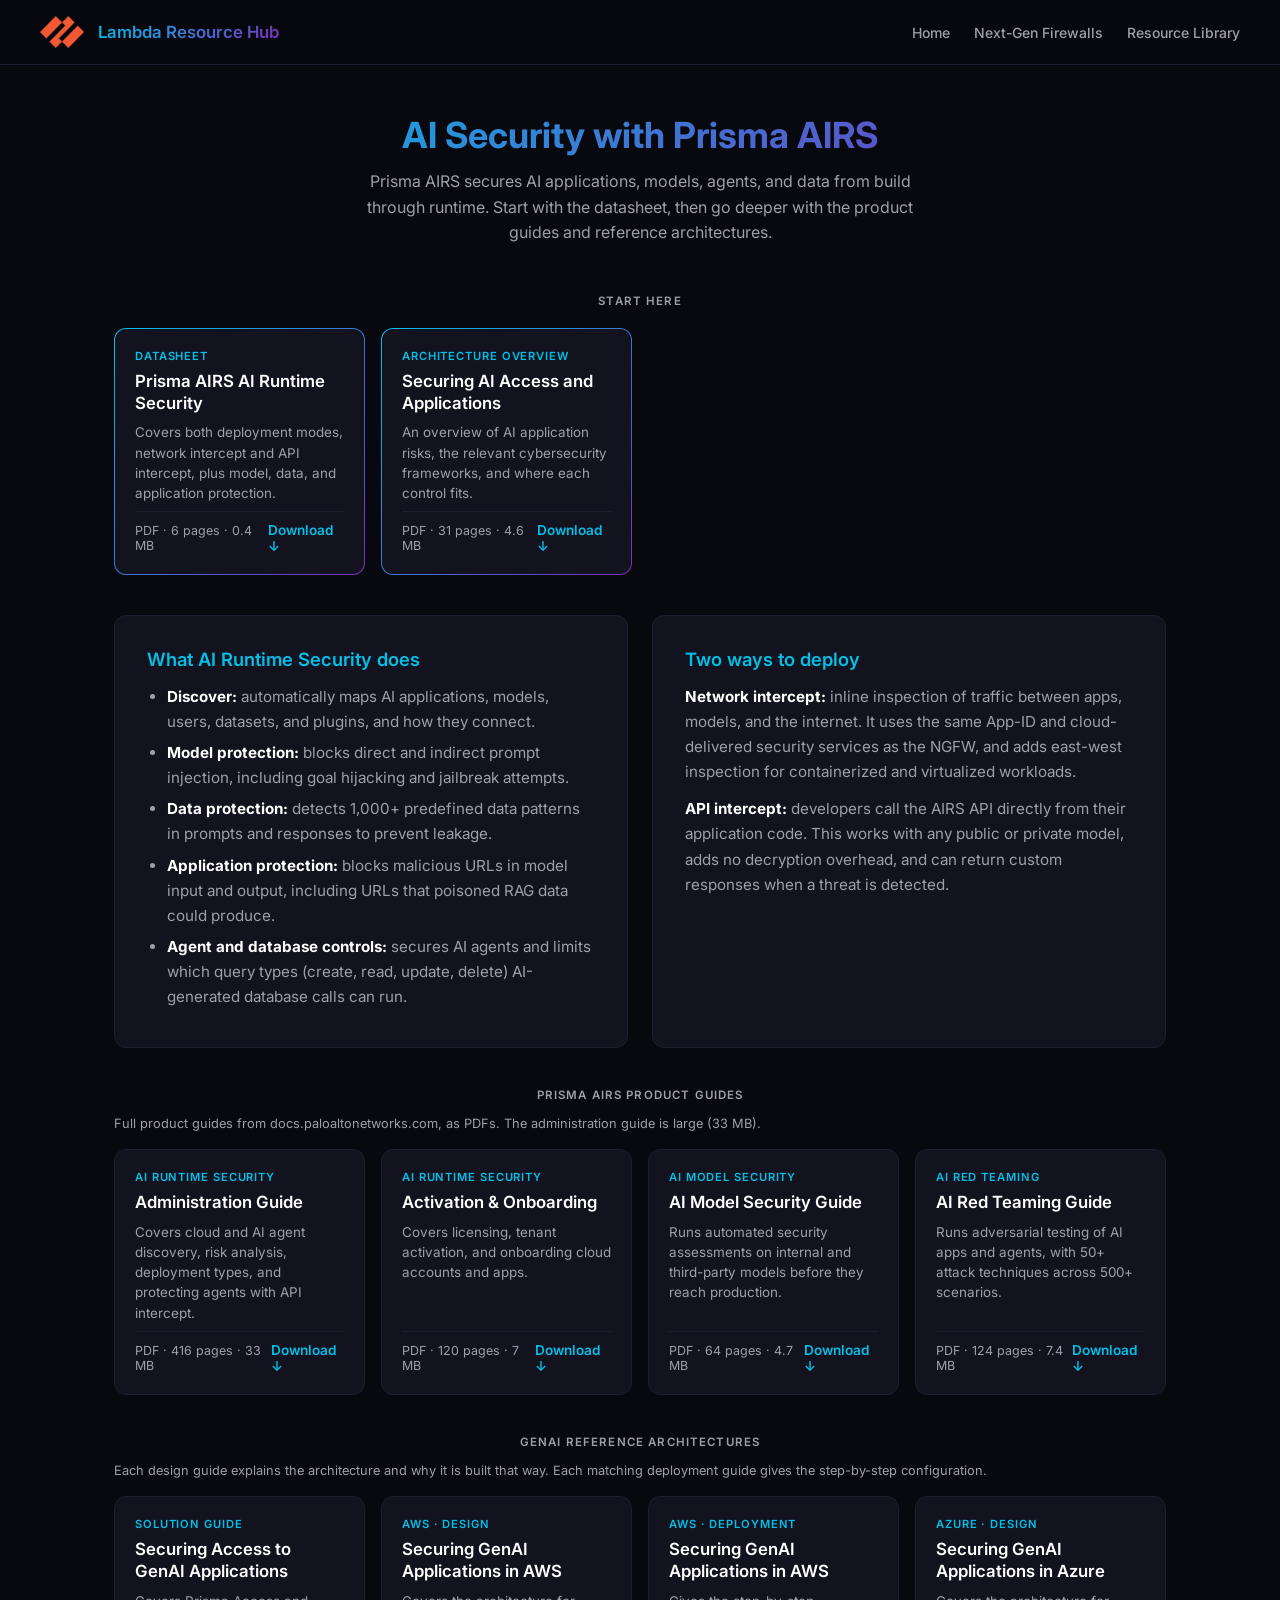
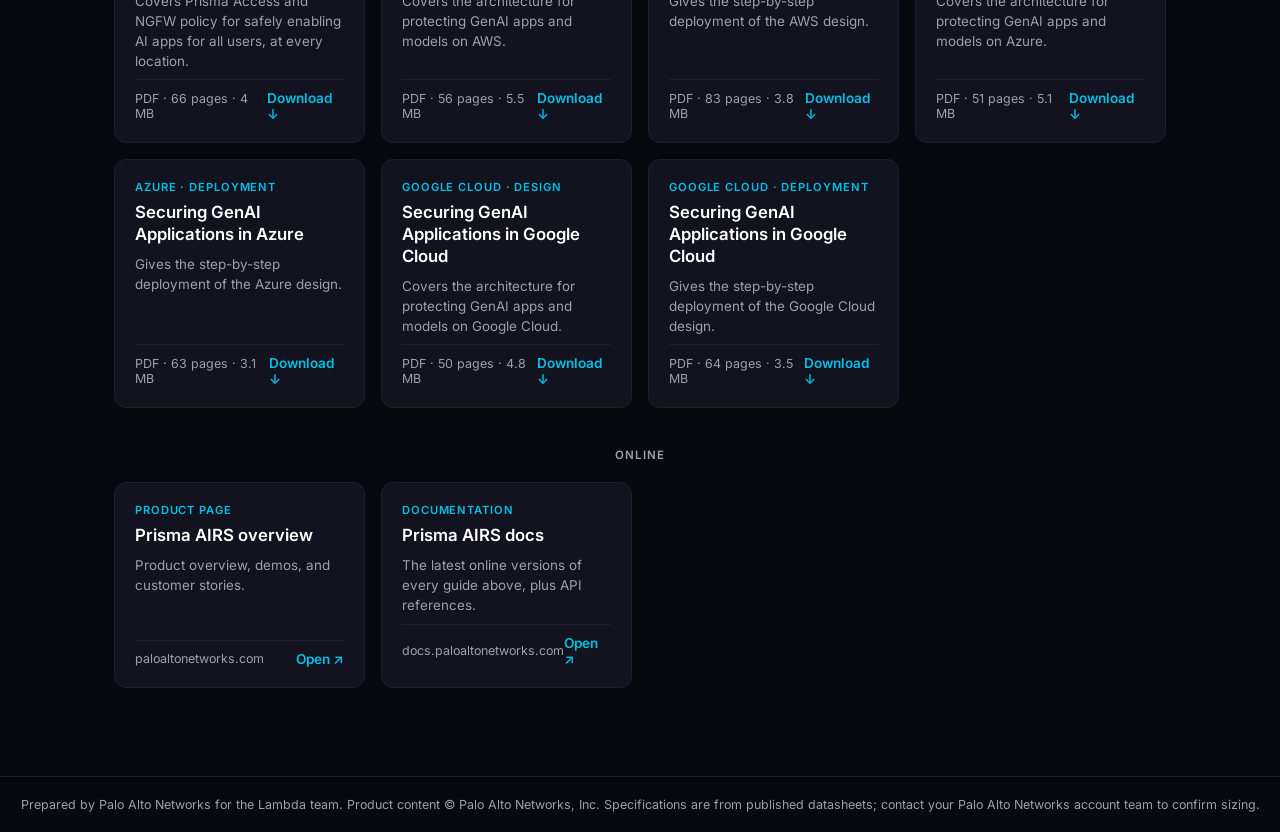
==== site/ai-security.html @ ef271e7d "Add customer-facing Palo Alto Networks resource hub for Lambda Static four-page site (home, next-gen" ====
<!DOCTYPE html>
<html lang="en">
<head>
  <meta charset="UTF-8" />
  <meta name="viewport" content="width=device-width, initial-scale=1.0" />
  <title>AI Security | Lambda Resource Hub</title>
  <meta name="description" content="Prisma AIRS datasheet, product guides, and GenAI security reference architectures." />
  <link rel="icon" type="image/png" href="assets/images/PAN-Color.png" />
  <link rel="stylesheet" href="assets/css/styles.css?v=1" />
</head>
<body>
  <nav>
    <img src="assets/images/PAN-Color.png" alt="Palo Alto Networks" class="logo" />
    <a class="site-title" href="index.html">Lambda Resource Hub</a>
    <div class="nav-links">
      <a href="index.html">Home</a>
      <a href="firewalls.html">Next-Gen Firewalls</a>
      <a href="resources.html">Resource Library</a>
    </div>
  </nav>

  <main>
    <div class="page-header">
      <h1>AI Security with Prisma AIRS</h1>
      <p>Prisma AIRS secures AI applications, models, agents, and data from build through runtime. Start with the datasheet, then go deeper with the product guides and reference architectures.</p>
    </div>

    <p class="section-label">Start here</p>
    <div class="dl-grid">
      <a class="dl-card featured" href="assets/docs/datasheets/prisma-airs-ai-runtime-security.pdf" download>
        <span class="dl-kicker">Datasheet</span>
        <span class="dl-title">Prisma AIRS AI Runtime Security</span>
        <span class="dl-desc">Covers both deployment modes, network intercept and API intercept, plus model, data, and application protection.</span>
        <span class="dl-action">PDF &middot; 6 pages &middot; 0.4 MB <strong>Download &darr;</strong></span>
      </a>
      <a class="dl-card featured" href="assets/docs/genai/securing-ai-access-and-applications-overview.pdf" download>
        <span class="dl-kicker">Architecture overview</span>
        <span class="dl-title">Securing AI Access and Applications</span>
        <span class="dl-desc">An overview of AI application risks, the relevant cybersecurity frameworks, and where each control fits.</span>
        <span class="dl-action">PDF &middot; 31 pages &middot; 4.6 MB <strong>Download &darr;</strong></span>
      </a>
    </div>

    <div class="two-col">
      <div class="card">
        <h2>What AI Runtime Security does</h2>
        <div class="prose">
          <ul>
            <li><strong>Discover:</strong> automatically maps AI applications, models, users, datasets, and plugins, and how they connect.</li>
            <li><strong>Model protection:</strong> blocks direct and indirect prompt injection, including goal hijacking and jailbreak attempts.</li>
            <li><strong>Data protection:</strong> detects 1,000+ predefined data patterns in prompts and responses to prevent leakage.</li>
            <li><strong>Application protection:</strong> blocks malicious URLs in model input and output, including URLs that poisoned RAG data could produce.</li>
            <li><strong>Agent and database controls:</strong> secures AI agents and limits which query types (create, read, update, delete) AI-generated database calls can run.</li>
          </ul>
        </div>
      </div>
      <div class="card">
        <h2>Two ways to deploy</h2>
        <div class="prose">
          <p><strong>Network intercept:</strong> inline inspection of traffic between apps, models, and the internet. It uses the same App-ID and cloud-delivered security services as the NGFW, and adds east-west inspection for containerized and virtualized workloads.</p>
          <p><strong>API intercept:</strong> developers call the AIRS API directly from their application code. This works with any public or private model, adds no decryption overhead, and can return custom responses when a threat is detected.</p>
        </div>
      </div>
    </div>

    <p class="section-label">Prisma AIRS product guides</p>
    <p class="note">Full product guides from docs.paloaltonetworks.com, as PDFs. The administration guide is large (33 MB).</p>
    <div class="dl-grid">
      <a class="dl-card" href="assets/docs/airs/ai-runtime-security-administration.pdf" download>
        <span class="dl-kicker">AI Runtime Security</span>
        <span class="dl-title">Administration Guide</span>
        <span class="dl-desc">Covers cloud and AI agent discovery, risk analysis, deployment types, and protecting agents with API intercept.</span>
        <span class="dl-action">PDF &middot; 416 pages &middot; 33 MB <strong>Download &darr;</strong></span>
      </a>
      <a class="dl-card" href="assets/docs/airs/ai-runtime-security-activation-and-onboarding.pdf" download>
        <span class="dl-kicker">AI Runtime Security</span>
        <span class="dl-title">Activation &amp; Onboarding</span>
        <span class="dl-desc">Covers licensing, tenant activation, and onboarding cloud accounts and apps.</span>
        <span class="dl-action">PDF &middot; 120 pages &middot; 7 MB <strong>Download &darr;</strong></span>
      </a>
      <a class="dl-card" href="assets/docs/airs/ai-model-security.pdf" download>
        <span class="dl-kicker">AI Model Security</span>
        <span class="dl-title">AI Model Security Guide</span>
        <span class="dl-desc">Runs automated security assessments on internal and third-party models before they reach production.</span>
        <span class="dl-action">PDF &middot; 64 pages &middot; 4.7 MB <strong>Download &darr;</strong></span>
      </a>
      <a class="dl-card" href="assets/docs/airs/ai-red-teaming.pdf" download>
        <span class="dl-kicker">AI Red Teaming</span>
        <span class="dl-title">AI Red Teaming Guide</span>
        <span class="dl-desc">Runs adversarial testing of AI apps and agents, with 50+ attack techniques across 500+ scenarios.</span>
        <span class="dl-action">PDF &middot; 124 pages &middot; 7.4 MB <strong>Download &darr;</strong></span>
      </a>
    </div>

    <p class="section-label">GenAI reference architectures</p>
    <p class="note">Each design guide explains the architecture and why it is built that way. Each matching deployment guide gives the step-by-step configuration.</p>
    <div class="dl-grid">
      <a class="dl-card" href="assets/docs/genai/securing-access-to-genai-apps-solution-guide.pdf" download>
        <span class="dl-kicker">Solution guide</span>
        <span class="dl-title">Securing Access to GenAI Applications</span>
        <span class="dl-desc">Covers Prisma Access and NGFW policy for safely enabling AI apps for all users, at every location.</span>
        <span class="dl-action">PDF &middot; 66 pages &middot; 4 MB <strong>Download &darr;</strong></span>
      </a>
      <a class="dl-card" href="assets/docs/genai/genai-aws-design-guide.pdf" download>
        <span class="dl-kicker">AWS &middot; Design</span>
        <span class="dl-title">Securing GenAI Applications in AWS</span>
        <span class="dl-desc">Covers the architecture for protecting GenAI apps and models on AWS.</span>
        <span class="dl-action">PDF &middot; 56 pages &middot; 5.5 MB <strong>Download &darr;</strong></span>
      </a>
      <a class="dl-card" href="assets/docs/genai/genai-aws-deployment-guide.pdf" download>
        <span class="dl-kicker">AWS &middot; Deployment</span>
        <span class="dl-title">Securing GenAI Applications in AWS</span>
        <span class="dl-desc">Gives the step-by-step deployment of the AWS design.</span>
        <span class="dl-action">PDF &middot; 83 pages &middot; 3.8 MB <strong>Download &darr;</strong></span>
      </a>
      <a class="dl-card" href="assets/docs/genai/genai-azure-design-guide.pdf" download>
        <span class="dl-kicker">Azure &middot; Design</span>
        <span class="dl-title">Securing GenAI Applications in Azure</span>
        <span class="dl-desc">Covers the architecture for protecting GenAI apps and models on Azure.</span>
        <span class="dl-action">PDF &middot; 51 pages &middot; 5.1 MB <strong>Download &darr;</strong></span>
      </a>
      <a class="dl-card" href="assets/docs/genai/genai-azure-deployment-guide.pdf" download>
        <span class="dl-kicker">Azure &middot; Deployment</span>
        <span class="dl-title">Securing GenAI Applications in Azure</span>
        <span class="dl-desc">Gives the step-by-step deployment of the Azure design.</span>
        <span class="dl-action">PDF &middot; 63 pages &middot; 3.1 MB <strong>Download &darr;</strong></span>
      </a>
      <a class="dl-card" href="assets/docs/genai/genai-gcp-design-guide.pdf" download>
        <span class="dl-kicker">Google Cloud &middot; Design</span>
        <span class="dl-title">Securing GenAI Applications in Google Cloud</span>
        <span class="dl-desc">Covers the architecture for protecting GenAI apps and models on Google Cloud.</span>
        <span class="dl-action">PDF &middot; 50 pages &middot; 4.8 MB <strong>Download &darr;</strong></span>
      </a>
      <a class="dl-card" href="assets/docs/genai/genai-gcp-deployment-guide.pdf" download>
        <span class="dl-kicker">Google Cloud &middot; Deployment</span>
        <span class="dl-title">Securing GenAI Applications in Google Cloud</span>
        <span class="dl-desc">Gives the step-by-step deployment of the Google Cloud design.</span>
        <span class="dl-action">PDF &middot; 64 pages &middot; 3.5 MB <strong>Download &darr;</strong></span>
      </a>
    </div>

    <p class="section-label">Online</p>
    <div class="dl-grid">
      <a class="dl-card" href="https://www.paloaltonetworks.com/ai-security/prisma-airs" target="_blank" rel="noopener">
        <span class="dl-kicker">Product page</span>
        <span class="dl-title">Prisma AIRS overview</span>
        <span class="dl-desc">Product overview, demos, and customer stories.</span>
        <span class="dl-action">paloaltonetworks.com <strong>Open &nearr;</strong></span>
      </a>
      <a class="dl-card" href="https://docs.paloaltonetworks.com/prisma-airs" target="_blank" rel="noopener">
        <span class="dl-kicker">Documentation</span>
        <span class="dl-title">Prisma AIRS docs</span>
        <span class="dl-desc">The latest online versions of every guide above, plus API references.</span>
        <span class="dl-action">docs.paloaltonetworks.com <strong>Open &nearr;</strong></span>
      </a>
    </div>
  </main>

  <footer>
    Prepared by Palo Alto Networks for the Lambda team. Product content &copy; Palo Alto Networks, Inc. Specifications are from published datasheets; contact your Palo Alto Networks account team to confirm sizing.
  </footer>
</body>
</html>
---- site/assets/css/styles.css ----
@import url('https://fonts.googleapis.com/css2?family=Inter:wght@300;400;500;600;700&display=swap');

*, *::before, *::after { box-sizing: border-box; margin: 0; padding: 0; }

:root {
  --bg:        #08080F;
  --surface:   #13131F;
  --border:    #1E1E2E;
  --cyan:      #00C0E8;
  --purple:    #7B2FBE;
  --gradient:  linear-gradient(135deg, #00C0E8, #7B2FBE);
  --text:      #FFFFFF;
  --muted:     #9EA0A8;
  --radius:    12px;
  --font:      'Inter', system-ui, sans-serif;
}

html { font-size: 16px; }

body {
  background: var(--bg);
  color: var(--text);
  font-family: var(--font);
  min-height: 100vh;
  display: flex;
  flex-direction: column;
}

/* ── Nav ── */
nav {
  display: flex;
  align-items: center;
  gap: 14px;
  padding: 16px 40px;
  border-bottom: 1px solid var(--border);
  background: rgba(8,8,15,0.85);
  backdrop-filter: blur(12px);
  position: sticky;
  top: 0;
  z-index: 100;
}

nav img.logo { height: 32px; object-fit: contain; }

nav .site-title {
  font-size: 1.05rem;
  font-weight: 600;
  background: var(--gradient);
  -webkit-background-clip: text;
  -webkit-text-fill-color: transparent;
  background-clip: text;
  text-decoration: none;
}

nav .nav-links { margin-left: auto; display: flex; gap: 24px; }
nav .nav-links a {
  color: var(--muted);
  text-decoration: none;
  font-size: 0.875rem;
  font-weight: 500;
  transition: color 0.2s;
}
nav .nav-links a:hover { color: var(--cyan); }

/* ── Main ── */
main {
  flex: 1;
  width: 100%;
  max-width: 1100px;
  margin: 0 auto;
  padding: 48px 24px;
}

/* ── Page header ── */
.page-header {
  text-align: center;
  margin-bottom: 48px;
}
.page-header h1 {
  font-size: 2.25rem;
  font-weight: 700;
  background: var(--gradient);
  -webkit-background-clip: text;
  -webkit-text-fill-color: transparent;
  background-clip: text;
  margin-bottom: 12px;
}
.page-header p {
  color: var(--muted);
  font-size: 1rem;
  max-width: 560px;
  margin: 0 auto;
  line-height: 1.6;
}

/* ── Card ── */
.card {
  background: var(--surface);
  border: 1px solid var(--border);
  border-radius: var(--radius);
  padding: 32px;
}

/* ── Form ── */
.form-group { margin-bottom: 20px; }
.form-group label {
  display: block;
  font-size: 0.875rem;
  font-weight: 500;
  margin-bottom: 8px;
  color: var(--muted);
}
.form-group input {
  width: 100%;
  background: var(--bg);
  border: 1px solid var(--border);
  border-radius: 8px;
  padding: 12px 16px;
  color: var(--text);
  font-family: var(--font);
  font-size: 0.95rem;
  outline: none;
  transition: border-color 0.2s;
}
.form-group input:focus { border-color: var(--cyan); }
.form-group input::placeholder { color: #4a4a5a; }

.form-note {
  font-size: 0.8rem;
  color: var(--muted);
  margin-top: 6px;
  line-height: 1.5;
}

/* ── Buttons ── */
.btn {
  display: inline-flex;
  align-items: center;
  justify-content: center;
  gap: 8px;
  padding: 12px 28px;
  border-radius: 8px;
  font-family: var(--font);
  font-size: 0.95rem;
  font-weight: 600;
  cursor: pointer;
  text-decoration: none;
  transition: opacity 0.2s, transform 0.15s;
  border: none;
}
.btn:hover { opacity: 0.88; transform: translateY(-1px); }
.btn:active { transform: translateY(0); }

.btn-primary {
  background: var(--gradient);
  color: #fff;
  width: 100%;
}

.btn-outline {
  background: transparent;
  border: 1px solid var(--cyan);
  color: var(--cyan);
}

.btn-secondary {
  background: var(--surface);
  border: 1px solid var(--border);
  color: var(--text);
}

/* ── Section label ── */
.section-label {
  font-size: 0.72rem;
  font-weight: 600;
  text-transform: uppercase;
  letter-spacing: 0.1em;
  color: var(--muted);
  margin-bottom: 20px;
  text-align: center;
}

/* ── Menu grid ── */
.menu-grid {
  display: grid;
  grid-template-columns: repeat(auto-fit, 240px);
  gap: 24px;
  justify-content: center;
}

.menu-card {
  background: var(--surface);
  border: 1px solid var(--border);
  border-radius: var(--radius);
  padding: 36px 24px;
  text-decoration: none;
  display: flex;
  flex-direction: column;
  align-items: center;
  gap: 16px;
  transition: border-color 0.2s, transform 0.2s, box-shadow 0.2s;
  aspect-ratio: 1 / 1;
  justify-content: center;
  text-align: center;
}
.menu-card:hover {
  border-color: var(--cyan);
  transform: translateY(-4px);
  box-shadow: 0 12px 32px rgba(0,192,232,0.12);
}
.menu-card .card-icon {
  width: 52px;
  height: 52px;
  border-radius: 14px;
  background: var(--gradient);
  display: flex;
  align-items: center;
  justify-content: center;
  font-size: 1.5rem;
}
.menu-card .card-label {
  font-size: 1rem;
  font-weight: 600;
  color: var(--text);
  line-height: 1.4;
}
.menu-card .card-sub {
  font-size: 0.8rem;
  color: var(--muted);
}
.menu-card--disabled {
  opacity: 0.4;
  cursor: default;
  pointer-events: none;
}

/* ── Graphic link ── */
.graphic-link {
  display: block;
  max-width: 560px;
  margin: 0 auto 28px;
  border-radius: var(--radius);
  overflow: hidden;
  border: 1px solid rgba(63,95,172,0.35);
  box-shadow: 0px 0px 18px rgba(26,19,72,0.15);
  transition: transform 0.2s, box-shadow 0.2s;
}
.graphic-link:hover {
  transform: translateY(-2px);
  box-shadow: 0 12px 32px rgba(0,192,232,0.15);
}
.graphic-link img {
  display: block;
  width: 100%;
}

/* ── Embed container ── */
.embed-wrap {
  border-radius: var(--radius);
  overflow: hidden;
  border: 1px solid var(--border);
  background: var(--surface);
  margin-bottom: 32px;
}

/* ── Slideshow ── */
.slideshow { margin-bottom: 32px; }
.slideshow-frame {
  position: relative;
  border: 1px solid rgba(63,95,172,0.35);
  box-shadow: 0px 0px 18px rgba(26,19,72,0.15);
  border-radius: 10px;
  overflow: hidden;
  background: #000;
  aspect-ratio: 1920/1080;
}
.slideshow .slide {
  display: block;
  width: 100%;
  height: 100%;
  object-fit: contain;
  cursor: pointer;
}
.slideshow .slide[hidden] { display: none; }
.slide-nav {
  position: absolute;
  top: 50%;
  transform: translateY(-50%);
  width: 44px;
  height: 44px;
  border-radius: 50%;
  border: 1px solid var(--border);
  background: rgba(10,10,18,0.7);
  color: var(--text);
  font-size: 1.6rem;
  line-height: 1;
  cursor: pointer;
  transition: border-color 0.2s, color 0.2s;
}
.slide-nav:hover { border-color: var(--cyan); color: var(--cyan); }
.slide-prev { left: 12px; }
.slide-next { right: 12px; }
.slide-dots {
  display: flex;
  justify-content: center;
  gap: 10px;
  margin-top: 14px;
}
.slide-dots button {
  width: 10px;
  height: 10px;
  padding: 0;
  border-radius: 50%;
  border: none;
  background: var(--border);
  cursor: pointer;
}
.slide-dots button[aria-current="true"] { background: var(--cyan); }

/* ── CTA row ── */
.cta-row {
  display: flex;
  gap: 16px;
  flex-wrap: wrap;
  justify-content: center;
  margin-top: 32px;
}
.cta-row .btn { min-width: 200px; }

/* ── Banner ── */
.banner {
  background: linear-gradient(135deg, rgba(0,192,232,0.12), rgba(123,47,190,0.12));
  border: 1px solid rgba(0,192,232,0.3);
  border-radius: var(--radius);
  padding: 20px 28px;
  margin-bottom: 28px;
  font-size: 0.95rem;
  line-height: 1.6;
  color: var(--text);
}
.banner strong { color: var(--cyan); }

/* ── Scoreboard ── */
.scoreboard-table {
  width: 100%;
  border-collapse: collapse;
  font-size: 0.9rem;
}
.scoreboard-table th {
  text-align: left;
  padding: 12px 16px;
  color: var(--muted);
  font-weight: 500;
  font-size: 0.8rem;
  text-transform: uppercase;
  letter-spacing: 0.06em;
  border-bottom: 1px solid var(--border);
}
.scoreboard-table td {
  padding: 14px 16px;
  border-bottom: 1px solid var(--border);
}
.scoreboard-table tr:last-child td { border-bottom: none; }
.scoreboard-table tr:hover td { background: rgba(255,255,255,0.03); }

.rank-badge {
  display: inline-flex;
  align-items: center;
  justify-content: center;
  width: 28px;
  height: 28px;
  border-radius: 50%;
  font-weight: 700;
  font-size: 0.8rem;
}
.rank-1 { background: linear-gradient(135deg,#FFD700,#FFA500); color:#000; }
.rank-2 { background: linear-gradient(135deg,#C0C0C0,#A8A8A8); color:#000; }
.rank-3 { background: linear-gradient(135deg,#CD7F32,#A0522D); color:#fff; }
.rank-other { background: var(--border); color: var(--muted); }

.score-pill {
  display: inline-block;
  padding: 3px 10px;
  border-radius: 20px;
  background: rgba(0,192,232,0.15);
  color: var(--cyan);
  font-weight: 600;
  font-size: 0.85rem;
}

.refresh-note {
  text-align: right;
  font-size: 0.75rem;
  color: var(--muted);
  margin-top: 12px;
}

/* ── Status / error ── */
.status-center {
  display: flex;
  flex-direction: column;
  align-items: center;
  justify-content: center;
  gap: 16px;
  min-height: 220px;
  color: var(--muted);
  font-size: 0.9rem;
}

.error-page {
  display: flex;
  flex-direction: column;
  align-items: center;
  justify-content: center;
  flex: 1;
  text-align: center;
  gap: 24px;
  padding: 48px 24px;
}
.error-page h1 {
  font-size: 2rem;
  font-weight: 700;
}
.error-icon {
  font-size: 3.5rem;
}

/* ── Footer ── */
footer {
  text-align: center;
  padding: 20px;
  color: var(--muted);
  font-size: 0.78rem;
  border-top: 1px solid var(--border);
}

/* ── Responsive ── */
@media (max-width: 600px) {
  nav { padding: 14px 20px; }
  main { padding: 32px 16px; }
  .page-header h1 { font-size: 1.6rem; }
  .cta-row { flex-direction: column; align-items: stretch; }
  .cta-row .btn { min-width: unset; }
}


/* ── Lambda resource hub additions (not in ai_sec_by_design) ── */
.card h2 { font-size: 1.15rem; font-weight: 600; color: var(--cyan); margin-bottom: 14px; }
.card h3 { font-size: 1rem; font-weight: 600; margin: 18px 0 8px; }
.prose { color: var(--muted); line-height: 1.65; font-size: 0.95rem; }
.prose p + p { margin-top: 12px; }
.prose ul { padding-left: 20px; margin-top: 8px; }
.prose li { margin-bottom: 6px; }
.prose strong { color: var(--text); }
.prose a, .scoreboard-table a { color: var(--cyan); text-decoration: none; }
.prose a:hover, .scoreboard-table a:hover { text-decoration: underline; }
.table-wrap { overflow-x: auto; -webkit-overflow-scrolling: touch; margin-bottom: 12px; }
.table-wrap .scoreboard-table { min-width: 720px; }
.table-wrap .scoreboard-table td, .table-wrap .scoreboard-table th { white-space: nowrap; }
.scoreboard-table td { vertical-align: top; line-height: 1.5; color: var(--muted); }
.scoreboard-table td:first-child { color: var(--text); font-weight: 500; white-space: nowrap; }
.scoreboard-table tr.series-row td { background: rgba(0,192,232,0.06); color: var(--cyan); font-weight: 600; font-size: 0.8rem; letter-spacing: 0.06em; text-transform: uppercase; }
.two-col { display: grid; grid-template-columns: repeat(auto-fit, minmax(300px, 1fr)); gap: 24px; margin-bottom: 40px; }
.note { font-size: 0.8rem; color: var(--muted); margin-top: 10px; line-height: 1.5; }
.section-label + .note { margin: -8px 0 16px; }

/* Download cards */
.dl-grid { display: grid; grid-template-columns: repeat(auto-fill, minmax(230px, 1fr)); gap: 16px; margin-bottom: 40px; }
.dl-card {
  position: relative; background: var(--surface); border: 1px solid var(--border); border-radius: var(--radius);
  padding: 20px; text-decoration: none; display: flex; flex-direction: column; gap: 8px;
  transition: border-color 0.2s, transform 0.2s;
}
.dl-card:hover { border-color: var(--cyan); transform: translateY(-2px); }
.dl-card.featured { border: 1px solid transparent; background: linear-gradient(var(--surface), var(--surface)) padding-box, var(--gradient) border-box; }
.dl-card .dl-kicker { color: var(--cyan); font-size: 0.7rem; font-weight: 600; letter-spacing: 0.08em; text-transform: uppercase; }
.dl-card .dl-title { color: var(--text); font-weight: 600; font-size: 1.05rem; line-height: 1.3; }
.dl-card .dl-desc { color: var(--muted); font-size: 0.84rem; line-height: 1.5; }
.dl-card .dl-stat { color: var(--text); font-size: 0.84rem; line-height: 1.5; }
.dl-card .dl-stat span { color: var(--muted); }
.dl-card .dl-action {
  margin-top: auto; padding-top: 10px; display: flex; justify-content: space-between; align-items: center;
  font-size: 0.78rem; color: var(--muted); border-top: 1px solid var(--border);
}
.dl-card .dl-action strong { color: var(--cyan); font-weight: 600; font-size: 0.85rem; }

.series { margin-bottom: 40px; scroll-margin-top: 90px; }
.series-head { display: flex; flex-wrap: wrap; align-items: center; justify-content: space-between; gap: 12px; margin-bottom: 12px; }
.series-head h2 { margin: 0; }
.series-head .btn { width: auto; padding: 10px 18px; font-size: 0.85rem; }
.pill-row { display: flex; flex-wrap: wrap; gap: 8px; margin: 4px 0 28px; }
.pill-row a {
  padding: 6px 14px; border: 1px solid var(--border); border-radius: 20px; color: var(--muted);
  font-size: 0.82rem; text-decoration: none; transition: border-color 0.2s, color 0.2s;
}
.pill-row a:hover { border-color: var(--cyan); color: var(--cyan); }
code { font-size: 0.85em; }

@media (max-width: 860px) {
  nav { flex-wrap: wrap; }
  nav .nav-links { margin-left: 0; width: 100%; flex-wrap: wrap; gap: 8px 18px; }
}
@media (max-width: 600px) {
  .card { padding: 20px; }
  .two-col { grid-template-columns: 1fr; }
  .series-head .btn { width: 100%; text-align: center; }
}
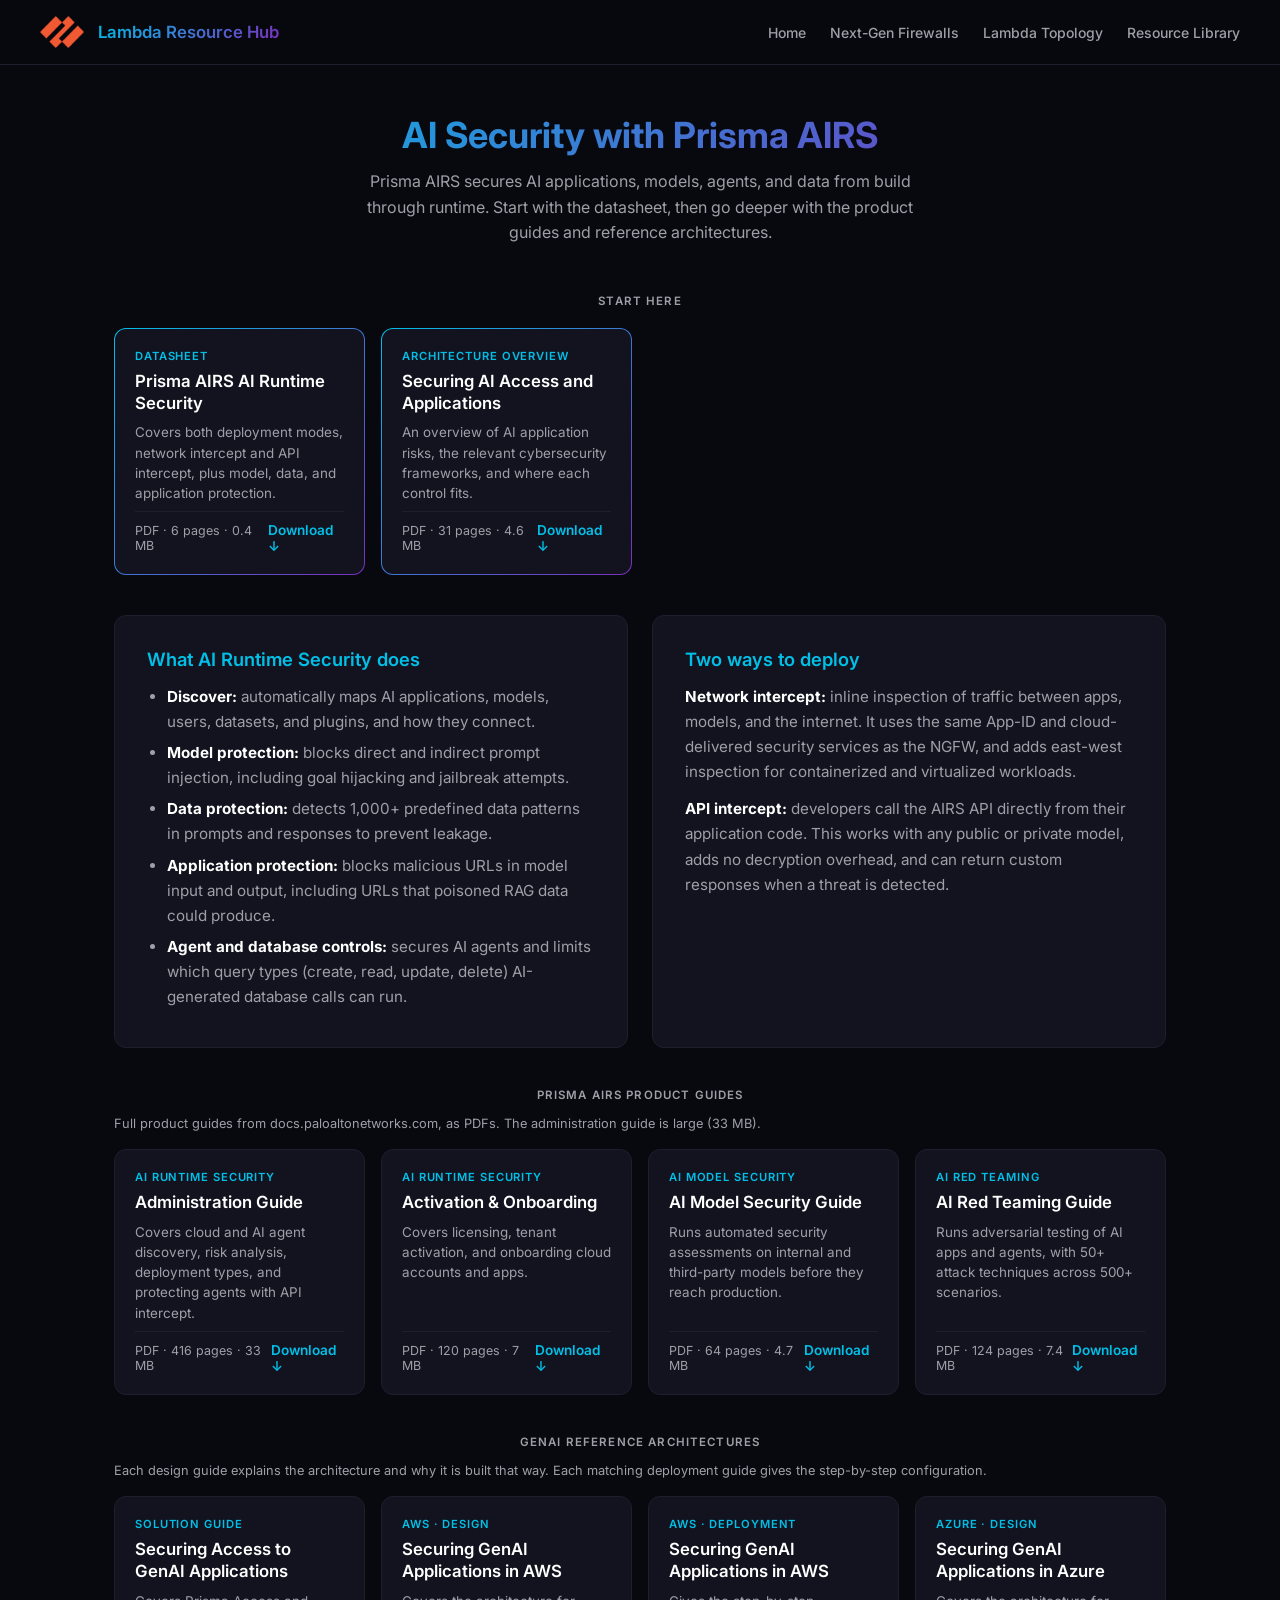
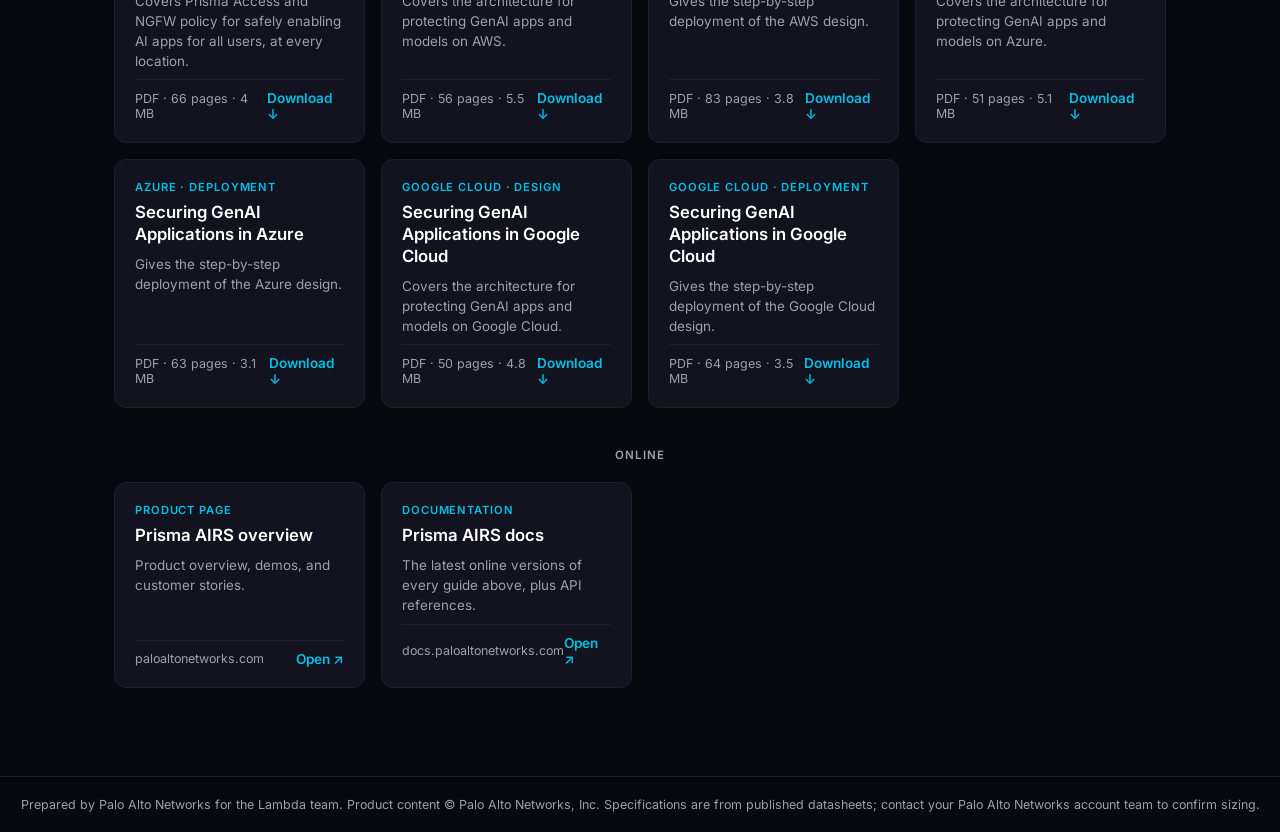
==== commit 1c4abd57: "Add Lambda Topology page and single-pass architecture brief - New topology.html embeds the Lambda Pr" ====
--- a/site/ai-security.html
+++ b/site/ai-security.html
@@ -6,7 +6,7 @@
   <title>AI Security | Lambda Resource Hub</title>
   <meta name="description" content="Prisma AIRS datasheet, product guides, and GenAI security reference architectures." />
   <link rel="icon" type="image/png" href="assets/images/PAN-Color.png" />
-  <link rel="stylesheet" href="assets/css/styles.css?v=1" />
+  <link rel="stylesheet" href="assets/css/styles.css?v=3" />
 </head>
 <body>
   <nav>
@@ -15,6 +15,7 @@
     <div class="nav-links">
       <a href="index.html">Home</a>
       <a href="firewalls.html">Next-Gen Firewalls</a>
+      <a href="topology.html">Lambda Topology</a>
       <a href="resources.html">Resource Library</a>
     </div>
   </nav>
--- a/site/assets/css/styles.css
+++ b/site/assets/css/styles.css
@@ -505,3 +505,8 @@
   .two-col { grid-template-columns: 1fr; }
   .series-head .btn { width: 100%; text-align: center; }
 }
+
+/* PDF embeds (topology page). PNG shows first; PDF.js swaps in a canvas render of the PDF. */
+.pdf-embed { display: block; border: 1px solid var(--border); border-radius: 8px; overflow: hidden; background: #fff; transition: border-color 0.2s; }
+.pdf-embed:hover { border-color: var(--cyan); }
+.pdf-embed img, .pdf-embed canvas { display: block; width: 100%; height: auto; }
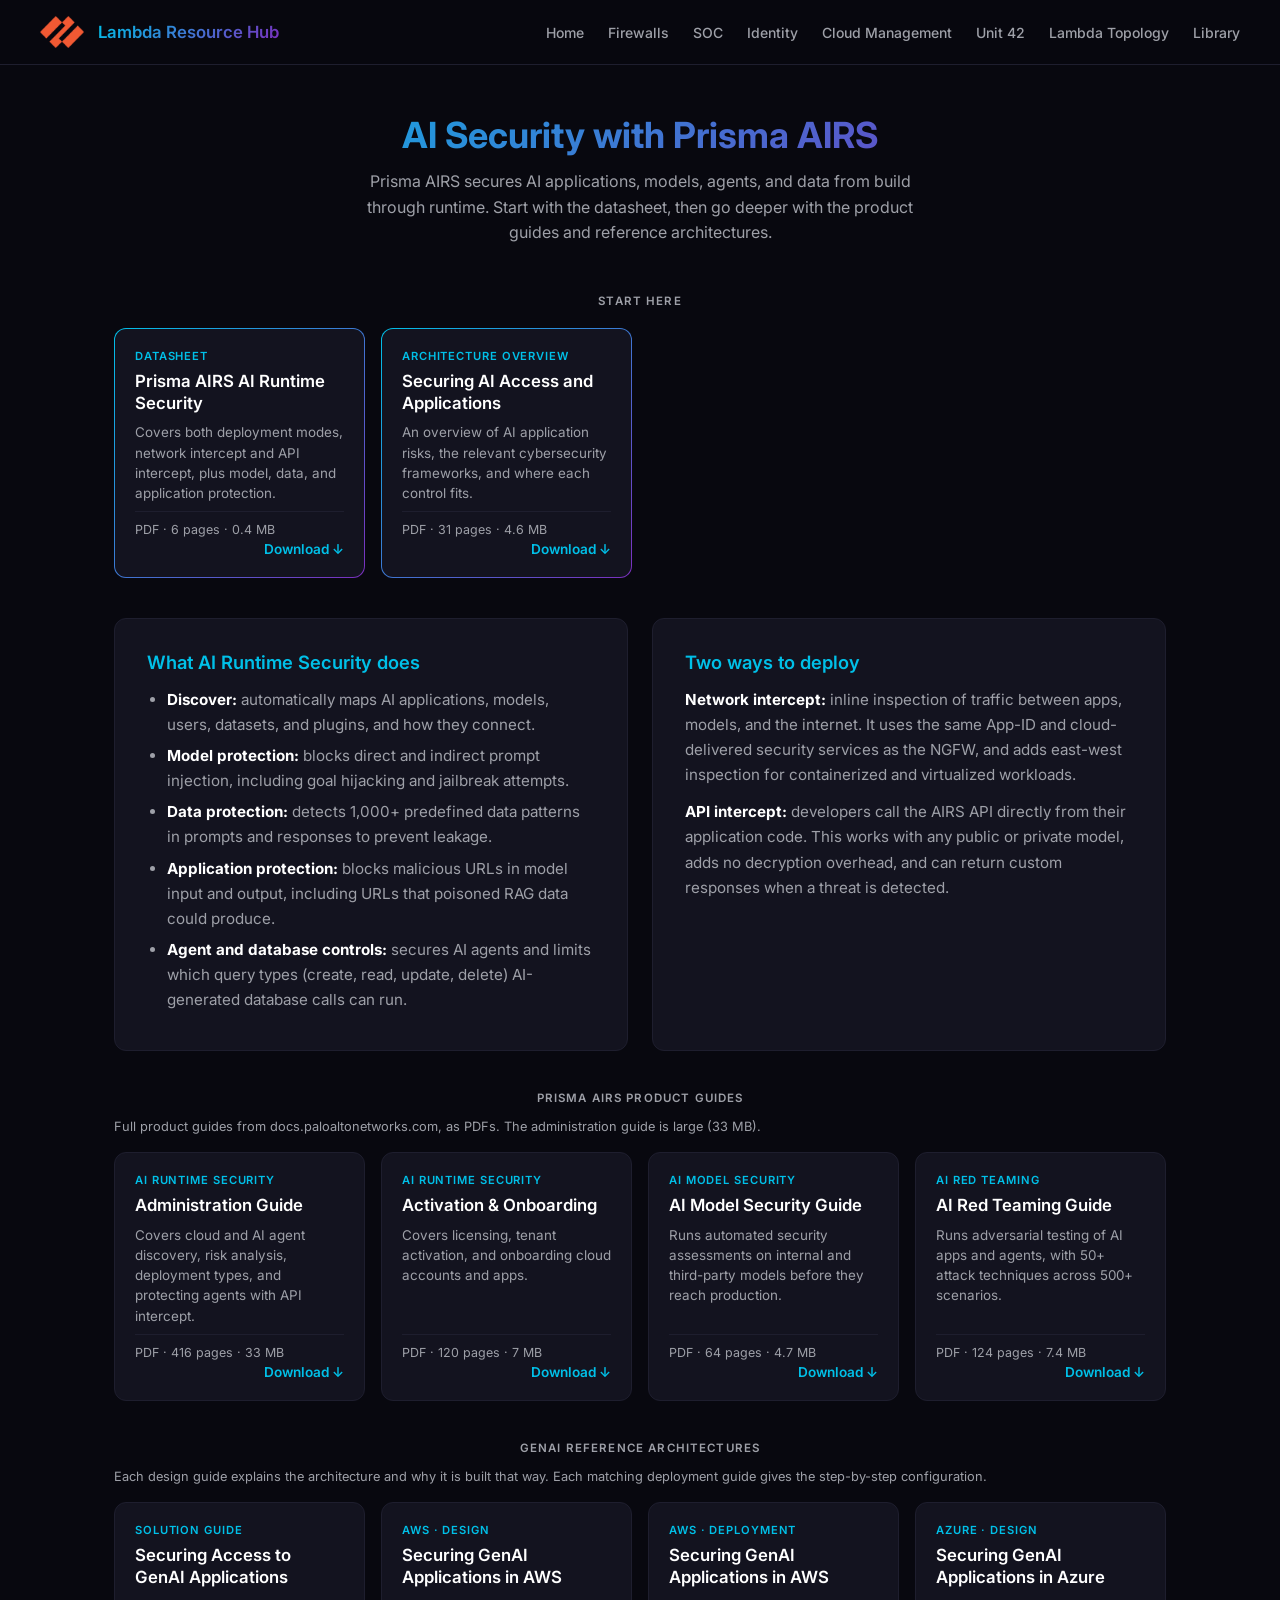
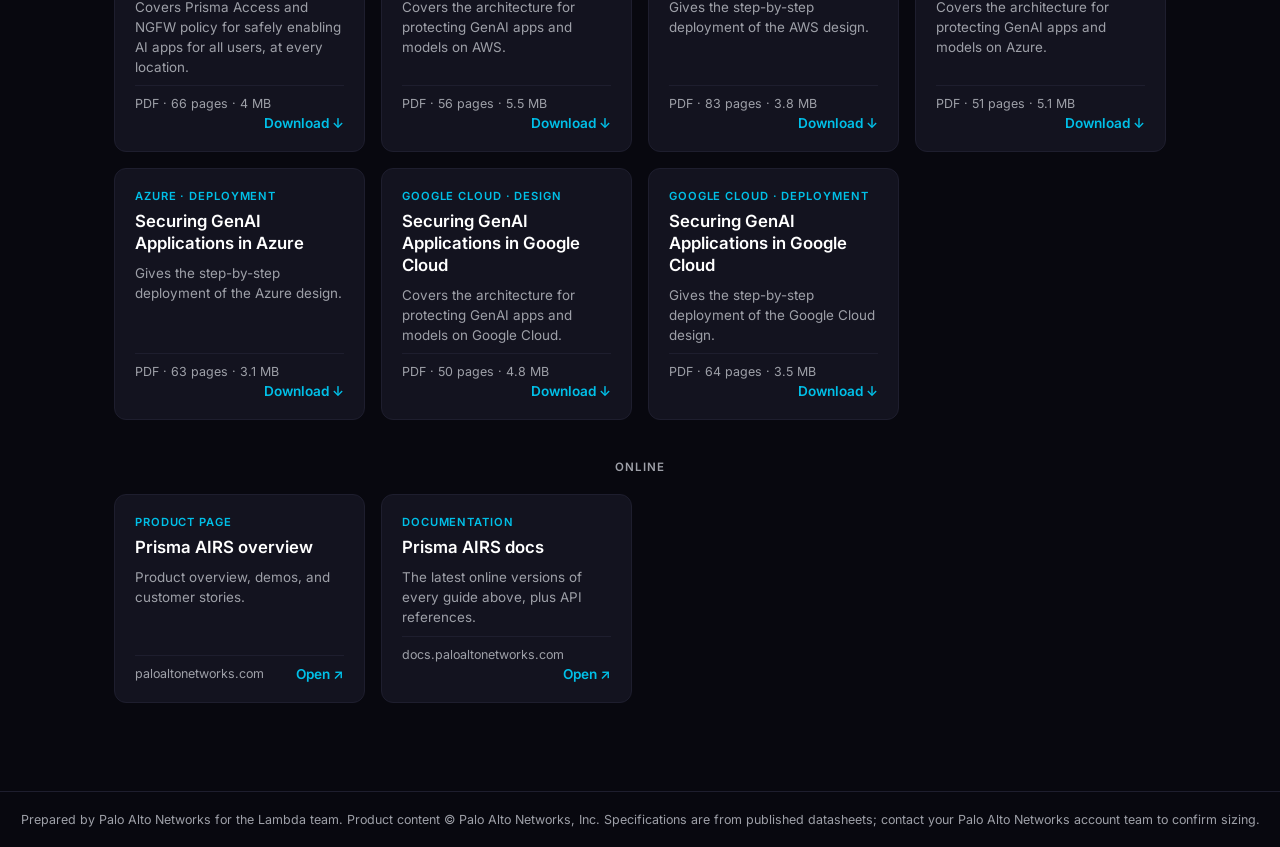
==== commit 3c017620: "Add SOC, Identity, Cloud Management, and Unit 42 pages - soc.html: Cortex XSIAM and Cortex Agentic E" ====
--- a/site/ai-security.html
+++ b/site/ai-security.html
@@ -6,7 +6,7 @@
   <title>AI Security | Lambda Resource Hub</title>
   <meta name="description" content="Prisma AIRS datasheet, product guides, and GenAI security reference architectures." />
   <link rel="icon" type="image/png" href="assets/images/PAN-Color.png" />
-  <link rel="stylesheet" href="assets/css/styles.css?v=3" />
+  <link rel="stylesheet" href="assets/css/styles.css?v=5" />
 </head>
 <body>
   <nav>
@@ -14,9 +14,13 @@
     <a class="site-title" href="index.html">Lambda Resource Hub</a>
     <div class="nav-links">
       <a href="index.html">Home</a>
-      <a href="firewalls.html">Next-Gen Firewalls</a>
+      <a href="firewalls.html">Firewalls</a>
+      <a href="soc.html">SOC</a>
+      <a href="identity.html">Identity</a>
+      <a href="cloud-management.html">Cloud Management</a>
+      <a href="unit42.html">Unit 42</a>
       <a href="topology.html">Lambda Topology</a>
-      <a href="resources.html">Resource Library</a>
+      <a href="resources.html">Library</a>
     </div>
   </nav>
 
--- a/site/assets/css/styles.css
+++ b/site/assets/css/styles.css
@@ -510,3 +510,13 @@
 .pdf-embed { display: block; border: 1px solid var(--border); border-radius: 8px; overflow: hidden; background: #fff; transition: border-color 0.2s; }
 .pdf-embed:hover { border-color: var(--cyan); }
 .pdf-embed img, .pdf-embed canvas { display: block; width: 100%; height: auto; }
+
+/* Nine-page nav: wrap links onto their own row before they squeeze the title. */
+@media (max-width: 1240px) {
+  nav { flex-wrap: wrap; }
+  nav .nav-links { margin-left: 0; width: 100%; flex-wrap: wrap; gap: 8px 20px; }
+}
+
+/* Keep "PDF · N pages · X MB" and "Download" each on one line; the link drops below when the card is narrow. */
+.dl-card .dl-action { white-space: nowrap; flex-wrap: wrap; column-gap: 12px; row-gap: 4px; }
+.dl-card .dl-action strong { margin-left: auto; }
